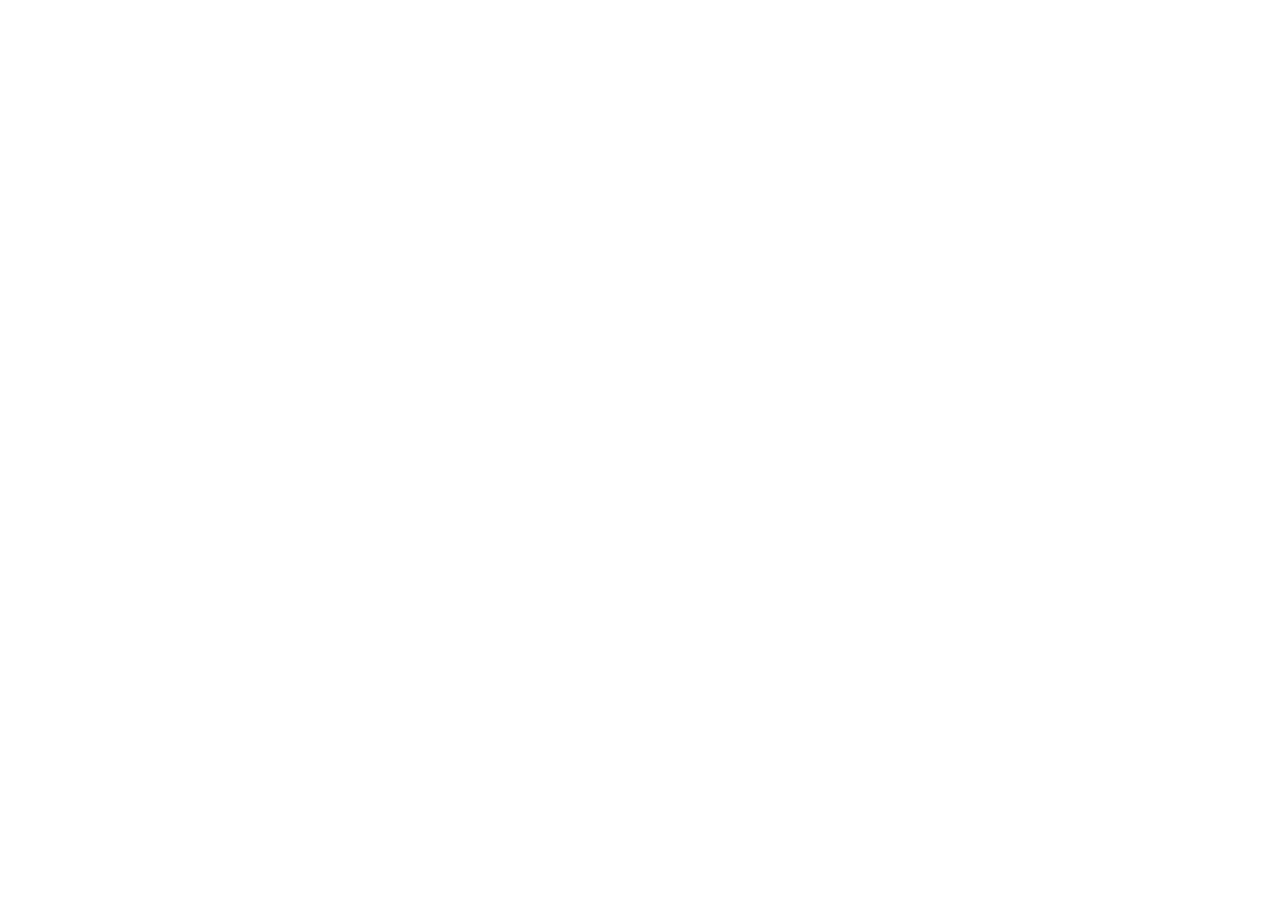
==== index.html @ da7c4465 "Add favicon and update script and stylesheet links" ====
<!doctype html>
<html lang="en">
  <head>
    <meta charset="UTF-8" />
    <meta name="viewport" content="width=device-width, initial-scale=1.0" />
    <meta name="robots" content="noindex, nofollow" />
    <title>BetaCipher - bank statements, organised for your investigation</title>
    <meta name="description" content="Live preview: BetaCipher organises seized bank statements for investigation teams. Screens from the current build on sample data." />
    <link rel="icon" type="image/png" href="[data-uri]" />
    <script src="./img1.js"></script>
    <script src="./img2.js"></script>
    <script src="./img3.js"></script>
    <script src="./img4.js"></script>
    <script src="./img5.js"></script>
    <script src="./img6.js"></script>
    <script src="./img7.js"></script>
    <script src="./img8.js"></script>
    <script src="./img9.js"></script>
    <script src="./img10.js"></script>
    <script type="module" crossorigin src="./index.js"></script>
    <link rel="stylesheet" crossorigin href="./index.css">
  </head>
  <body>
    <div id="root"></div>
  </body>
</html>
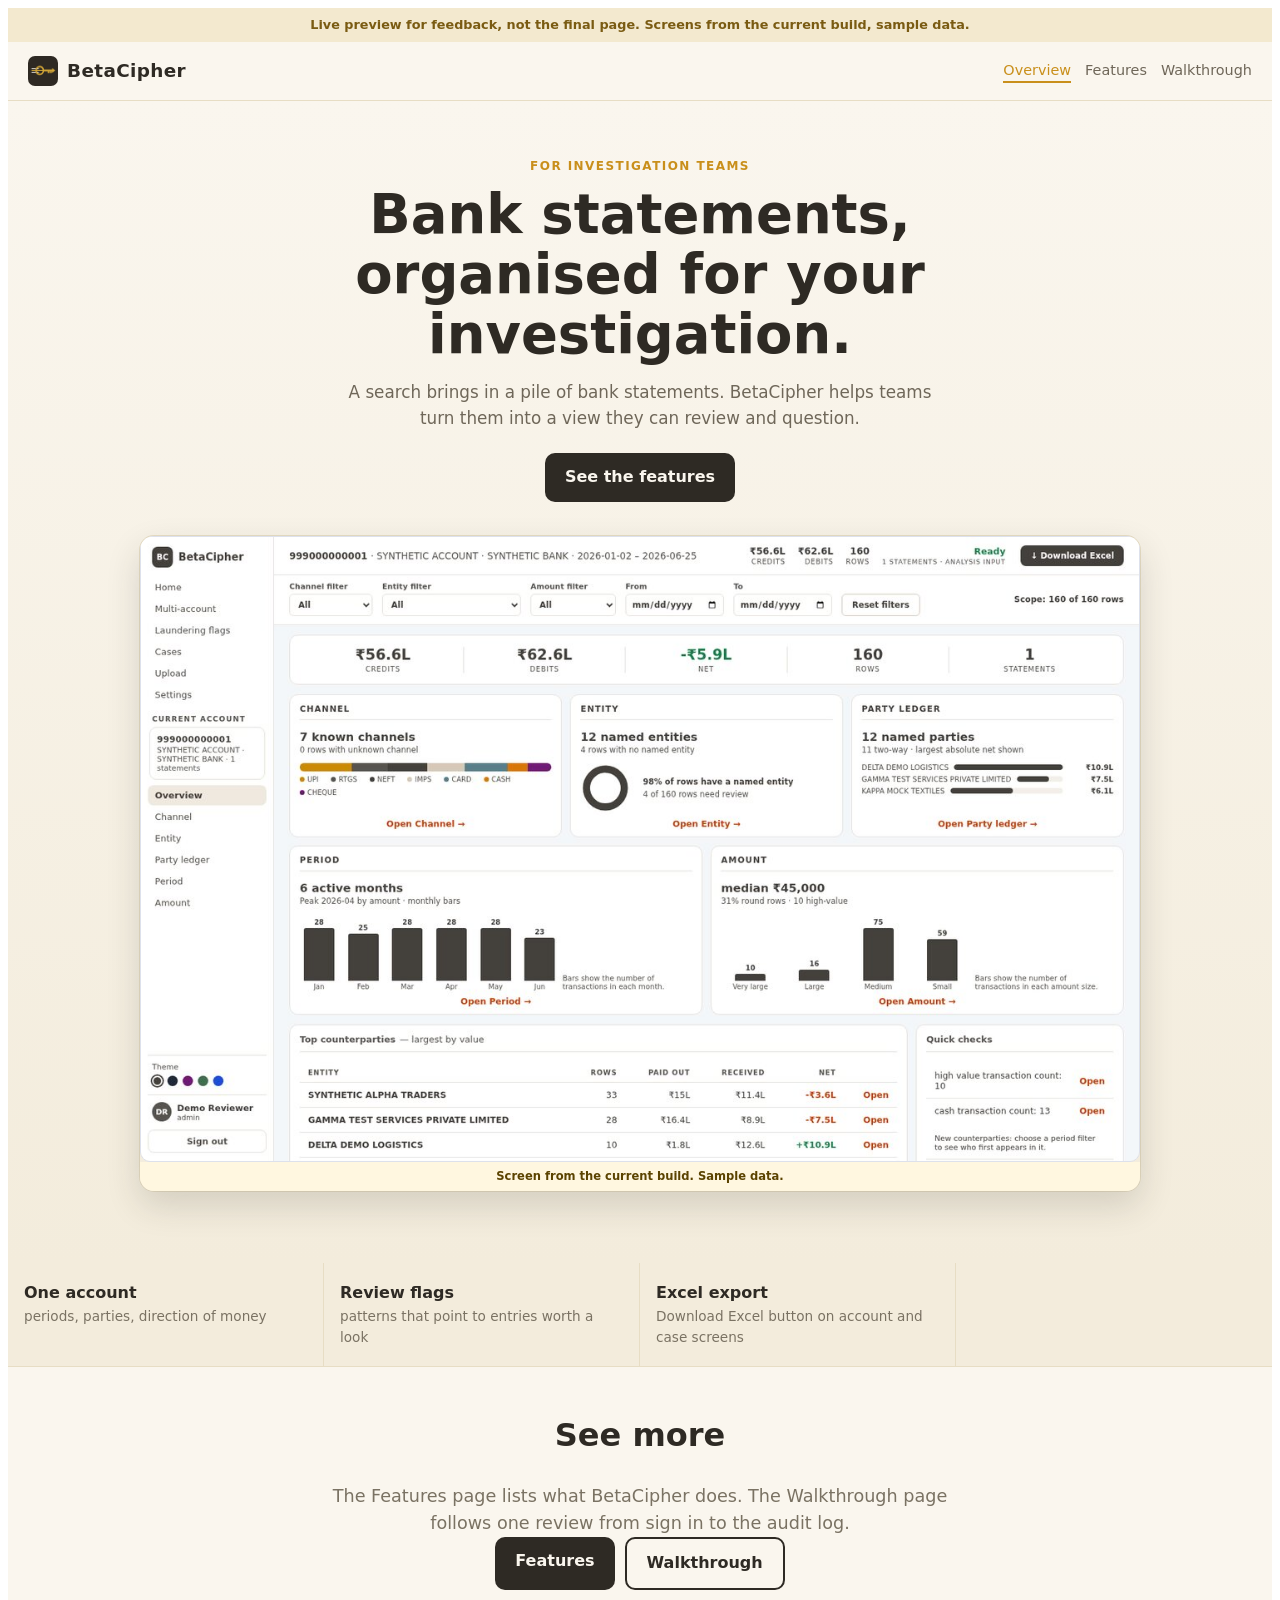
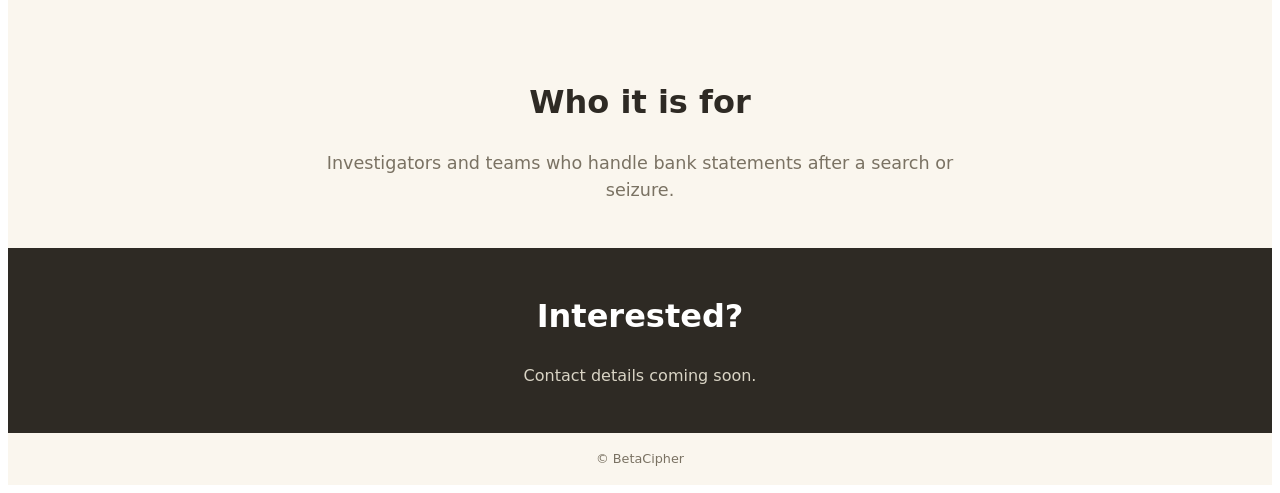
==== commit 9b45e3e0: "Update favicon links in index.html" ====
--- a/index.html
+++ b/index.html
@@ -6,7 +6,7 @@
     <meta name="robots" content="noindex, nofollow" />
     <title>BetaCipher - bank statements, organised for your investigation</title>
     <meta name="description" content="Live preview: BetaCipher organises seized bank statements for investigation teams. Screens from the current build on sample data." />
-    <link rel="icon" type="image/png" href="[data-uri]" />
+    <link rel="icon" type="image/png" href="[data-uri]" />
     <script src="./img1.js"></script>
     <script src="./img2.js"></script>
     <script src="./img3.js"></script>
--- a/index.css
+++ b/index.css
@@ -0,0 +1 @@
+.bc-site{--navy:#0b1530;--navy2:#14213d;--gold:#d4a537;--ink:#14213d;--mut:#5b6785;font-family:system-ui,-apple-system,Segoe UI,sans-serif;color:var(--ink);background:#fff;line-height:1.55}.bc-site *{box-sizing:border-box}.bc-site img{max-width:100%;display:block}.bc-preview{background:#fff7e0;color:#5b4300;text-align:center;font-weight:600;font-size:.8rem;padding:7px 12px}.bc-nav{display:flex;align-items:center;justify-content:space-between;padding:14px 20px;background:var(--navy);color:#fff}.bc-brand{font-weight:800;letter-spacing:.02em;font-size:1.15rem}.bc-nav nav{display:flex;gap:16px;font-size:.9rem}.bc-nav a{color:#cfd6ea;text-decoration:none}.bc-hero{background:linear-gradient(180deg,var(--navy) 0%,#13224a 100%);color:#fff;padding:36px 20px 56px}.bc-hero-copy{max-width:760px;margin:0 auto;text-align:center}.bc-eyebrow{color:var(--gold);font-weight:700;text-transform:uppercase;letter-spacing:.12em;font-size:.75rem;margin:0 0 10px}.bc-hero h1{font-size:clamp(1.9rem,6vw,3.4rem);line-height:1.1;margin:0 0 14px}.bc-lead{color:#cfd6ea;font-size:1.05rem;margin:0 auto 22px;max-width:620px}.bc-cta{display:flex;gap:10px;justify-content:center;flex-wrap:wrap}.bc-btn{display:inline-block;background:var(--gold);color:var(--navy);font-weight:700;padding:12px 20px;border-radius:10px;text-decoration:none;min-height:44px}.bc-btn.ghost{background:transparent;color:#fff;border:1px solid #5d6c96}.bc-frame{max-width:1000px;margin:34px auto 0;background:#fff;border-radius:14px;overflow:hidden;box-shadow:0 30px 80px #00000073,0 0 0 1px #d4a53759}.bc-frame-bar{display:flex;align-items:center;gap:6px;background:#eef0f5;padding:8px 12px;font-size:.7rem;color:var(--mut)}.bc-frame-bar i{width:9px;height:9px;border-radius:50%;background:#c4c9d6;display:inline-block}.bc-frame-bar span{margin-left:8px}.bc-band{display:grid;grid-template-columns:repeat(2,1fr);background:#f5f6fa;border-bottom:1px solid #e5e8f0}.bc-band div{padding:18px 16px;display:flex;flex-direction:column;border-right:1px solid #e5e8f0}.bc-band strong{font-size:1rem}.bc-band span{color:var(--mut);font-size:.85rem}.bc-main{max-width:1040px;margin:0 auto;padding:44px 20px 20px}.bc-h2{font-size:clamp(1.4rem,4vw,2rem);margin:0 0 22px;text-align:center}.bc-h2.light{color:#fff}.bc-step{display:grid;gap:16px;margin:0 0 44px;align-items:center}.bc-num{display:inline-grid;place-items:center;width:30px;height:30px;border-radius:50%;background:var(--navy);color:var(--gold);font-weight:800;margin-bottom:8px}.bc-step h3{margin:0 0 6px;font-size:1.25rem}.bc-step p{margin:0;color:var(--mut)}.bc-visual{min-width:0}.bc-visual .bc-art{border-radius:12px;box-shadow:0 10px 30px #0b153040}.bc-shotwrap{overflow-x:auto;-webkit-overflow-scrolling:touch;border-radius:12px;border:1px solid #dde1ec;box-shadow:0 10px 30px #0b15301f;background:#fff}.bc-zoom{display:block;width:100%;padding:0;border:0;background:none;cursor:zoom-in}.bc-shotwrap.open .bc-zoom{width:900px;cursor:zoom-out}.bc-shotwrap.open .bc-zoom img{width:900px;max-width:none}.bc-hint{display:block;font-size:.75rem;color:var(--mut);padding:6px 4px 0}.bc-shotwrap+.bc-hint{padding-top:8px}.bc-film{background:var(--navy);padding:44px 20px;text-align:center}.bc-video{width:100%;max-width:860px;border-radius:12px;background:#000;margin:0 auto;display:block}.bc-note.light{color:#9fb0d8;font-size:.85rem;margin-top:10px}.bc-who{max-width:700px;margin:0 auto;padding:44px 20px;text-align:center}.bc-who p{color:var(--mut);font-size:1.1rem;margin:0}.bc-contact{background:linear-gradient(180deg,#13224a,var(--navy));color:#fff;text-align:center;padding:44px 20px}.bc-contact p{margin:0;color:#cfd6ea}.bc-footer{text-align:center;padding:16px;font-size:.8rem;color:var(--mut)}@media (min-width:760px){.bc-band{grid-template-columns:repeat(4,1fr)}.bc-step{grid-template-columns:1fr 1.6fr;gap:36px}.bc-step.flip{grid-template-columns:1.6fr 1fr}.bc-step.flip .bc-text{order:2}.bc-hero{padding:56px 24px 72px}}.bc-nav{gap:12px}.bc-brand{white-space:nowrap}.bc-nav nav a{white-space:nowrap}@media (max-width:359px){.bc-nav{padding:12px 14px}.bc-nav nav{gap:10px;font-size:.8rem}}.rv-tag{display:inline-block;margin-top:8px;background:#fde9c4;color:#7a4e00;border:1px solid #f0c777;border-radius:99px;font-size:.7rem;font-weight:700;padding:2px 10px}.rv-more{background:#f5f6fa;padding:44px 20px}.rv-grid{max-width:1040px;margin:0 auto;display:grid;gap:12px;grid-template-columns:1fr}.rv-item{background:#fff;border:1px solid #e1e5ee;border-radius:12px;padding:14px 16px;display:flex;flex-direction:column;gap:4px;align-items:flex-start}.rv-item strong{font-size:1rem}.rv-item span{color:var(--mut);font-size:.92rem}.rv-notes{max-width:900px;margin:0 auto;padding:36px 20px;border-top:3px dashed #e0a63a;background:#fffaf0}.rv-notes h2{font-size:1.2rem;margin:0 0 10px}.rv-notes p{margin:8px 0}.rv-small{color:var(--mut);font-size:.88rem}.rv-t{width:100%;border-collapse:collapse;font-size:.88rem;margin:10px 0}.rv-t th,.rv-t td{text-align:left;padding:8px 10px;border-bottom:1px solid #eadfc8;vertical-align:top}.rv-t th{font-size:.72rem;text-transform:uppercase;color:#7a6a45}.mk{background:#fff;border-radius:14px;overflow:hidden;border:1px solid #dde1ec;box-shadow:0 10px 30px #0b15301f}.mk-bar{display:flex;align-items:center;gap:6px;background:#eef0f5;padding:8px 12px;font-size:.7rem;color:var(--mut)}.mk-bar i{width:9px;height:9px;border-radius:50%;background:#c4c9d6;display:inline-block}.mk-bar span{margin-left:8px}.mk-body{padding:16px}.mk-body h4{margin:0 0 12px;font-size:1.15rem}.mk-body h5{margin:14px 0 8px;font-size:.78rem;text-transform:uppercase;letter-spacing:.06em;color:var(--mut)}.mk-kpis{display:flex;gap:10px;flex-wrap:wrap;margin:0 0 6px}.mk-kpis div{flex:1;min-width:90px;background:#f5f6fa;border-radius:10px;padding:10px 12px;display:flex;flex-direction:column}.mk-kpis b{font-size:1.2rem}.mk-kpis span{font-size:.75rem;color:var(--mut)}.mk-holder{border:1px solid #e1e5ee;border-left:4px solid var(--gold);border-radius:10px;margin:10px 0;padding:10px 12px}.mk-hname{font-weight:700;display:flex;justify-content:space-between;gap:8px;flex-wrap:wrap;margin-bottom:6px}.mk-hname span{font-weight:400;color:var(--mut);font-size:.8rem}.mk-acc{display:flex;justify-content:space-between;gap:8px;font-size:.88rem;padding:6px 0;border-top:1px solid #eef0f5}.mk-acc em{font-style:normal;color:var(--mut)}.mk-flow{display:flex;align-items:center;gap:6px;flex-wrap:wrap}.mk-node{background:var(--navy);color:#fff;border-radius:8px;padding:8px 10px;font-size:.82rem;font-weight:700}.mk-arr{color:#b8620a;font-weight:700;font-size:.82rem}.mk-t{width:100%;border-collapse:collapse;font-size:.8rem}.mk-t th{text-align:left;font-size:.68rem;text-transform:uppercase;color:var(--mut);padding:6px;border-bottom:1px solid #e1e5ee}.mk-t td{padding:7px 6px;border-bottom:1px solid #eef0f5}.mk-t u{text-decoration:none;background:#fdf1d6;color:#7a4e00;border-radius:99px;padding:1px 8px;font-size:.72rem;font-weight:700}.mk-pair{display:grid;grid-template-columns:1fr 1fr;gap:10px}.mk-side{background:#eef6f3;border-radius:10px;padding:14px;display:flex;flex-direction:column;gap:2px}.mk-side.b{background:#fdf4e1}.mk-side span{font-size:.78rem;color:var(--mut)}.mk-side b{font-size:1.4rem}.mk-side em{font-style:normal;font-size:.8rem;color:var(--mut)}.mk-note{font-size:.82rem;color:var(--mut);margin:10px 0 0}.mk-tabs{display:flex;gap:6px;margin:0 0 8px;flex-wrap:wrap}.mk-tabs b,.mk-tabs span{padding:6px 12px;border-radius:99px;font-size:.82rem;border:1px solid #e1e5ee}.mk-tabs b{background:var(--navy);color:#fff;border-color:var(--navy)}.mk-tabs.sm b,.mk-tabs.sm span{padding:3px 10px;font-size:.74rem}.mk-flag{display:flex;gap:10px;align-items:flex-start;border:1px solid #e1e5ee;border-radius:10px;padding:10px 12px;margin:8px 0;font-size:.88rem}.mk-flag em{display:block;font-style:normal;color:var(--mut);font-size:.78rem;margin-top:2px}.mk-flag.open{border-color:var(--gold);background:#fffaf0}.mk-chip{background:#e5ecff;color:#26418f;border-radius:6px;padding:2px 8px;font-size:.7rem;font-weight:700;white-space:nowrap}.mk-chip.s{background:#fde9c4;color:#7a4e00}.mk-cap{background:#fff7e0;color:#5b4300;font-size:.72rem;font-weight:600;padding:6px 12px;text-align:center}@media (min-width:760px){.rv-grid{grid-template-columns:1fr 1fr}}.bc-main .bc-h2{grid-column:1/-1;width:100%;text-align:center}.bc-frame-mock{background:transparent;border:0}.mk-chart{display:flex;gap:10px;align-items:flex-end;height:120px;padding:8px 4px 0}.mk-col{flex:1;text-align:center;font-size:.7rem;color:#5a6480}.mk-pair2{display:flex;gap:3px;align-items:flex-end;justify-content:center;height:100px}.mk-pair2 u{width:40%;background:#45403a;border-radius:2px 2px 0 0;display:block}.mk-pair2 s{width:40%;background:#d6c8b6;border-radius:2px 2px 0 0;display:block}.mk-ent{display:flex;align-items:center;gap:12px;margin:10px 0}.mk-ent>div:first-child{display:flex;flex-direction:column;gap:6px;flex:1}.mk-ent>div:first-child span{padding:8px 10px;border:1px solid #dde1ec;border-radius:8px;font-size:.85rem;background:#f4f6fb}.mk-ent .g{flex:1;padding:12px;border:2px solid #d6a93b;border-radius:10px;background:#fff9e8}.mk-ent .g small{display:block;color:#7a6320;margin-top:4px}.mk-ent em{font-style:normal;font-size:1.4rem;color:#d6a93b}.bc-hero .mk,.mk .mk-kpis b,.mk h4,.mk h5{color:#14213d}.gal{max-width:1100px;margin:0 auto;padding:50px 20px}.gal-sub{text-align:center;color:#5a6480;margin:-10px 0 26px}.gal-grid{display:grid;grid-template-columns:repeat(auto-fit,minmax(300px,1fr));gap:26px}.gal-card{margin:0;display:flex;flex-direction:column;gap:12px}.gal-vis{flex:1}.gal-card figcaption{display:grid;grid-template-columns:auto 1fr;column-gap:10px;align-items:center}.gal-card figcaption .bc-num{grid-row:span 2}.gal-card figcaption span:last-child{color:#5a6480;font-size:.9rem}.mk-login{max-width:260px;margin:10px auto;display:flex;flex-direction:column;gap:10px;text-align:center}.mk-login label{display:flex;flex-direction:column;text-align:left;font-size:.75rem;color:#5a6480;gap:4px}.mk-login label span{border:1px solid #cfd5e3;border-radius:8px;padding:9px;color:#14213d;font-size:.9rem}.mk-btn{background:#14213d;color:#fff!important;border-radius:8px;padding:10px;text-align:center;font-weight:600}.mk-btn.dl{background:#1f7a4d;margin-bottom:10px}.mk-drop{border:2px dashed #cfd5e3;border-radius:10px;padding:18px;text-align:center;color:#5a6480;margin-bottom:8px}.bc-nav nav a.on{color:#d6a93b;border-bottom:2px solid #d6a93b}.bc-btn.alt{background:transparent;border:2px solid #14213d;color:#14213d}.gal-grid{grid-template-columns:repeat(3,1fr);gap:22px}@media (max-width:900px){.gal-grid{grid-template-columns:repeat(2,1fr)}}@media (max-width:560px){.gal-grid{grid-template-columns:1fr;gap:14px}}button.gal-card{all:unset;box-sizing:border-box;cursor:pointer;display:flex;flex-direction:column;border:1px solid #dde1ec;border-radius:14px;background:#fff;overflow:hidden;box-shadow:0 6px 18px #0b153014;height:100%}button.gal-card:focus-visible{outline:3px solid #d6a93b}.gal-thumb{height:210px;overflow:hidden;background:#f4f6fb;position:relative;pointer-events:none}.gal-inner{width:166%;transform:scale(.6);transform-origin:top left}.gal-cap{display:grid;grid-template-columns:auto 1fr;column-gap:10px;align-items:center;padding:12px 14px;min-height:84px}.gal-cap .bc-num{grid-row:span 2;margin:0}.gal-cap span:last-child{color:#5a6480;font-size:.85rem}.gal-modal{position:fixed;top:0;right:0;bottom:0;left:0;background:#0b1530b3;z-index:50;display:flex;align-items:flex-start;justify-content:center;overflow:auto;padding:20px}.gal-box{background:#fff;border-radius:16px;max-width:760px;width:100%;padding:18px}.gal-bar{display:flex;justify-content:space-between;align-items:center;margin-bottom:12px;color:#5a6480;font-size:.85rem}.gal-bar button,.gal-nav button{all:unset;cursor:pointer;background:#14213d;color:#fff;border-radius:8px;padding:8px 16px;font-weight:600}.gal-nav button:disabled{opacity:.35;cursor:default}.gal-nav{display:flex;justify-content:space-between;margin-top:14px}.gal-box h3{margin:16px 0 6px}.gal-box p{margin:0;color:#3d4766;line-height:1.5}.bc-nav{flex-wrap:wrap;row-gap:6px}.bc-nav nav{display:flex;flex-wrap:wrap;gap:4px 14px}.gal-big{overflow-x:auto}@media (max-width:480px){.bc-nav nav{font-size:.85rem;gap:4px 10px}}.gal-thumb{height:auto!important;aspect-ratio:4/3;display:block}.gal-inner{position:absolute;top:0;width:560px!important;transform-origin:top left}.gal-big .mk-t{table-layout:fixed;width:100%}.gal-big .mk-t th,.gal-big .mk-t td{word-break:break-word;overflow-wrap:anywhere}@media (max-width:480px){.gal-box{padding:12px}.gal-modal{padding:10px}.gal-big .mk-t{font-size:.68rem}.gal-big .mk-t th{font-size:.58rem;letter-spacing:0;padding:5px 3px}.gal-big .mk-t td{padding:5px 3px}.gal-big .mk-body{padding:10px}}.gal-grid{grid-auto-rows:1fr}.rs{margin:0}.rs img{display:block;width:100%;height:auto;border:1px solid #dde1ec;border-radius:10px}.rs figcaption{background:#fff7e0;color:#5b4300;font-size:.72rem;font-weight:600;padding:6px 12px;text-align:center;border-radius:0 0 10px 10px}.gal-thumb{background:#f4f6fb}.gal-thumb img{width:100%;height:100%;object-fit:cover;object-position:top left;display:block}.gal-box{max-width:1000px!important}.gal-big img{display:block;width:100%;height:auto;border:1px solid #dde1ec}.gal-hint{display:none;font-size:.75rem;color:#5a6480;margin:6px 0 0}@media (max-width:700px){.gal-big{overflow-x:auto;-webkit-overflow-scrolling:touch}.gal-big img{width:900px;max-width:none}.gal-big .mk-cap{position:sticky;left:0;width:calc(100vw - 60px);max-width:100%;box-sizing:border-box}.gal-hint{display:block}}.gal-thumb{aspect-ratio:16/10!important;height:auto!important;display:flex!important;align-items:center;justify-content:center;background:#eef1f7}.gal-thumb img{width:100%;height:100%;object-fit:contain!important;object-position:center!important}.bc-site{--navy:#2e2a24;--navy2:#2e2a24;--gold:#c98f1b;--ink:#2e2a24;--mut:#7a7263;background:#faf6ee}.bc-preview{background:#f3e9cf;color:#7a5b12}.bc-brand{display:flex;align-items:center;gap:9px}.bc-logo{width:30px;height:30px;border-radius:7px}.bc-nav{background:#faf6ee;color:#2e2a24;border-bottom:1px solid #e7ddc4}.bc-nav a{color:#6f6759}.bc-nav nav a.on{color:#c98f1b;border-bottom-color:#c98f1b}.bc-hero{background:linear-gradient(180deg,#faf6ee,#f3ecdc);color:#2e2a24}.bc-lead{color:#6f6759}.bc-eyebrow{color:#c98f1b}.bc-btn{background:#2e2a24;color:#faf6ee}.bc-btn.ghost{background:transparent;color:#2e2a24;border-color:#2e2a24}.bc-btn.alt{background:transparent;border-color:#2e2a24;color:#2e2a24}.bc-frame{box-shadow:0 14px 34px #2e2a2429,0 0 0 1px #e7ddc4}.bc-band{background:#f3ecdc;border-bottom-color:#e7ddc4}.bc-band div{border-right-color:#e7ddc4}.bc-film{background:#2e2a24}.bc-contact{background:#2e2a24;color:#faf6ee}.bc-contact p{color:#d9d4c5}.bc-num{background:#2e2a24;color:#c98f1b}.mk-node{background:#2e2a24}.mk-tabs b{background:#2e2a24;border-color:#2e2a24}.gal-bar button,.gal-nav button,.mk-btn{background:#2e2a24}button.gal-card:focus-visible{outline-color:#c98f1b}
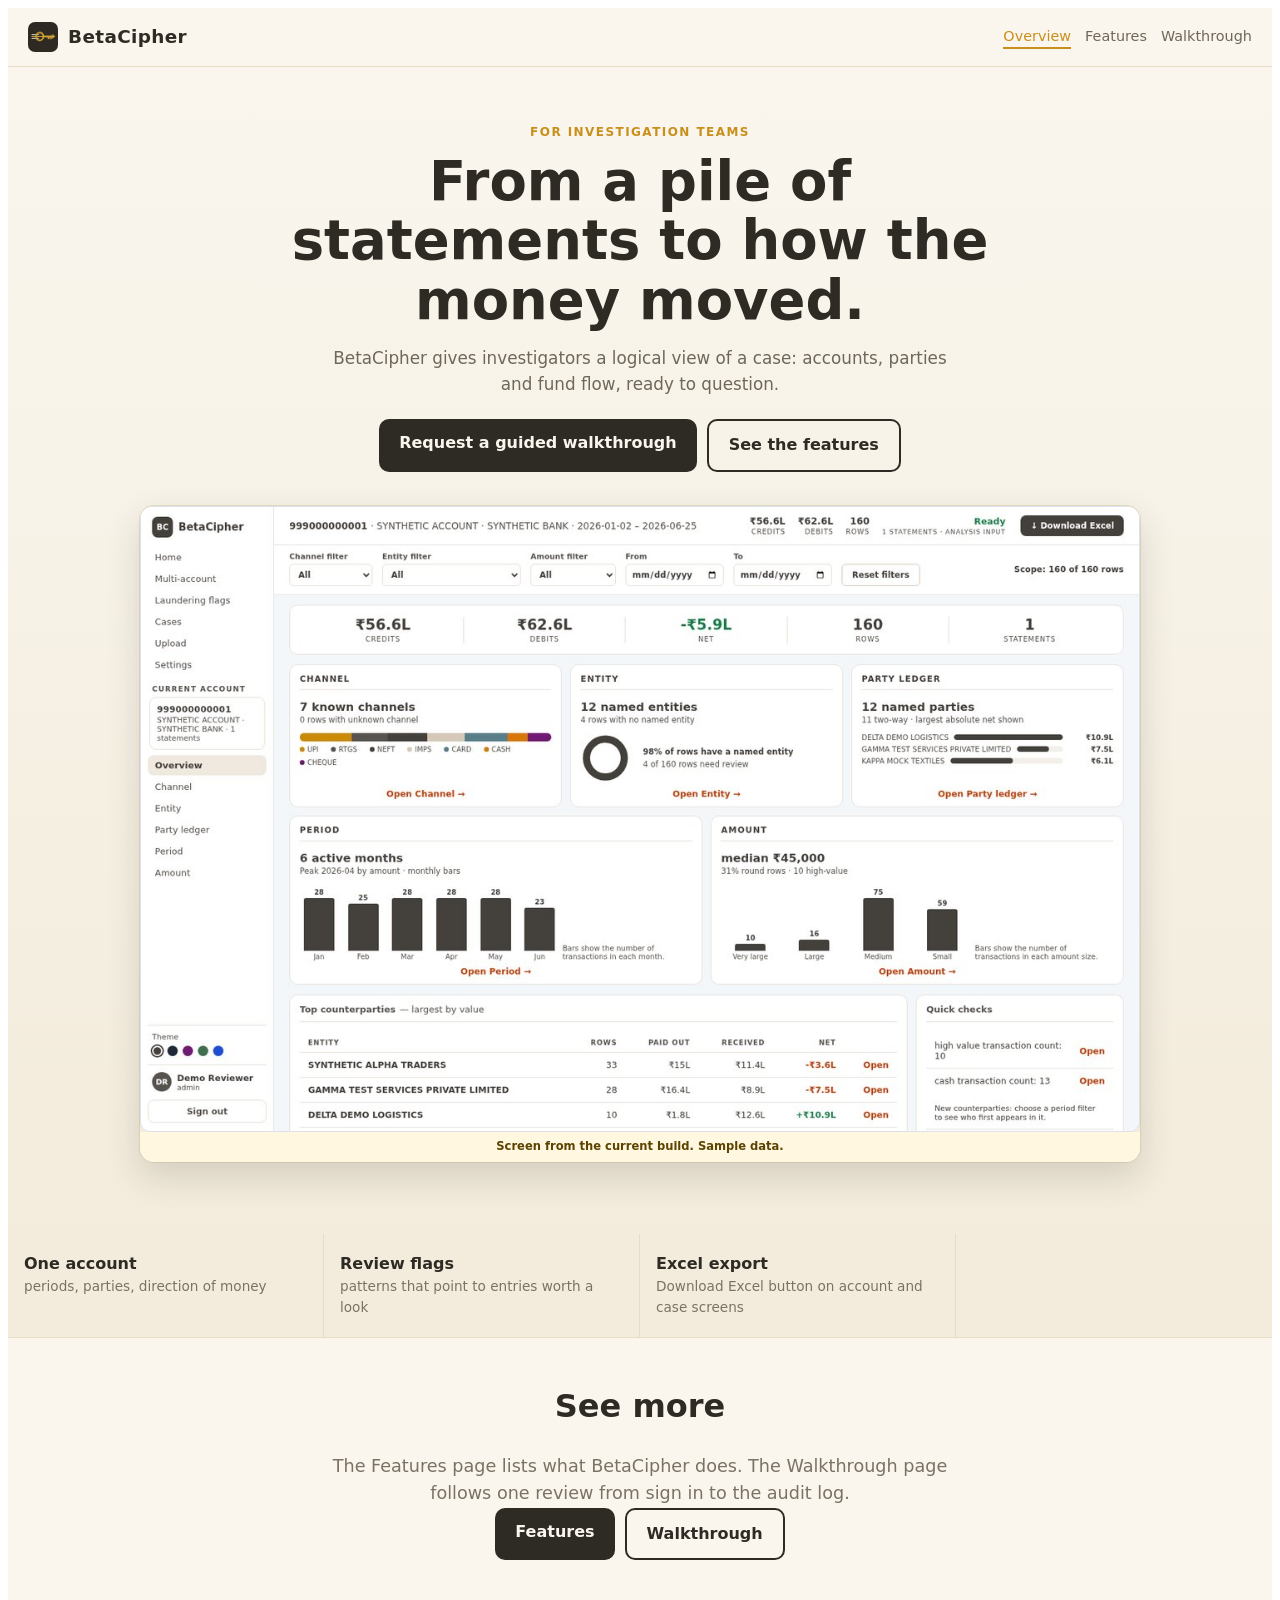
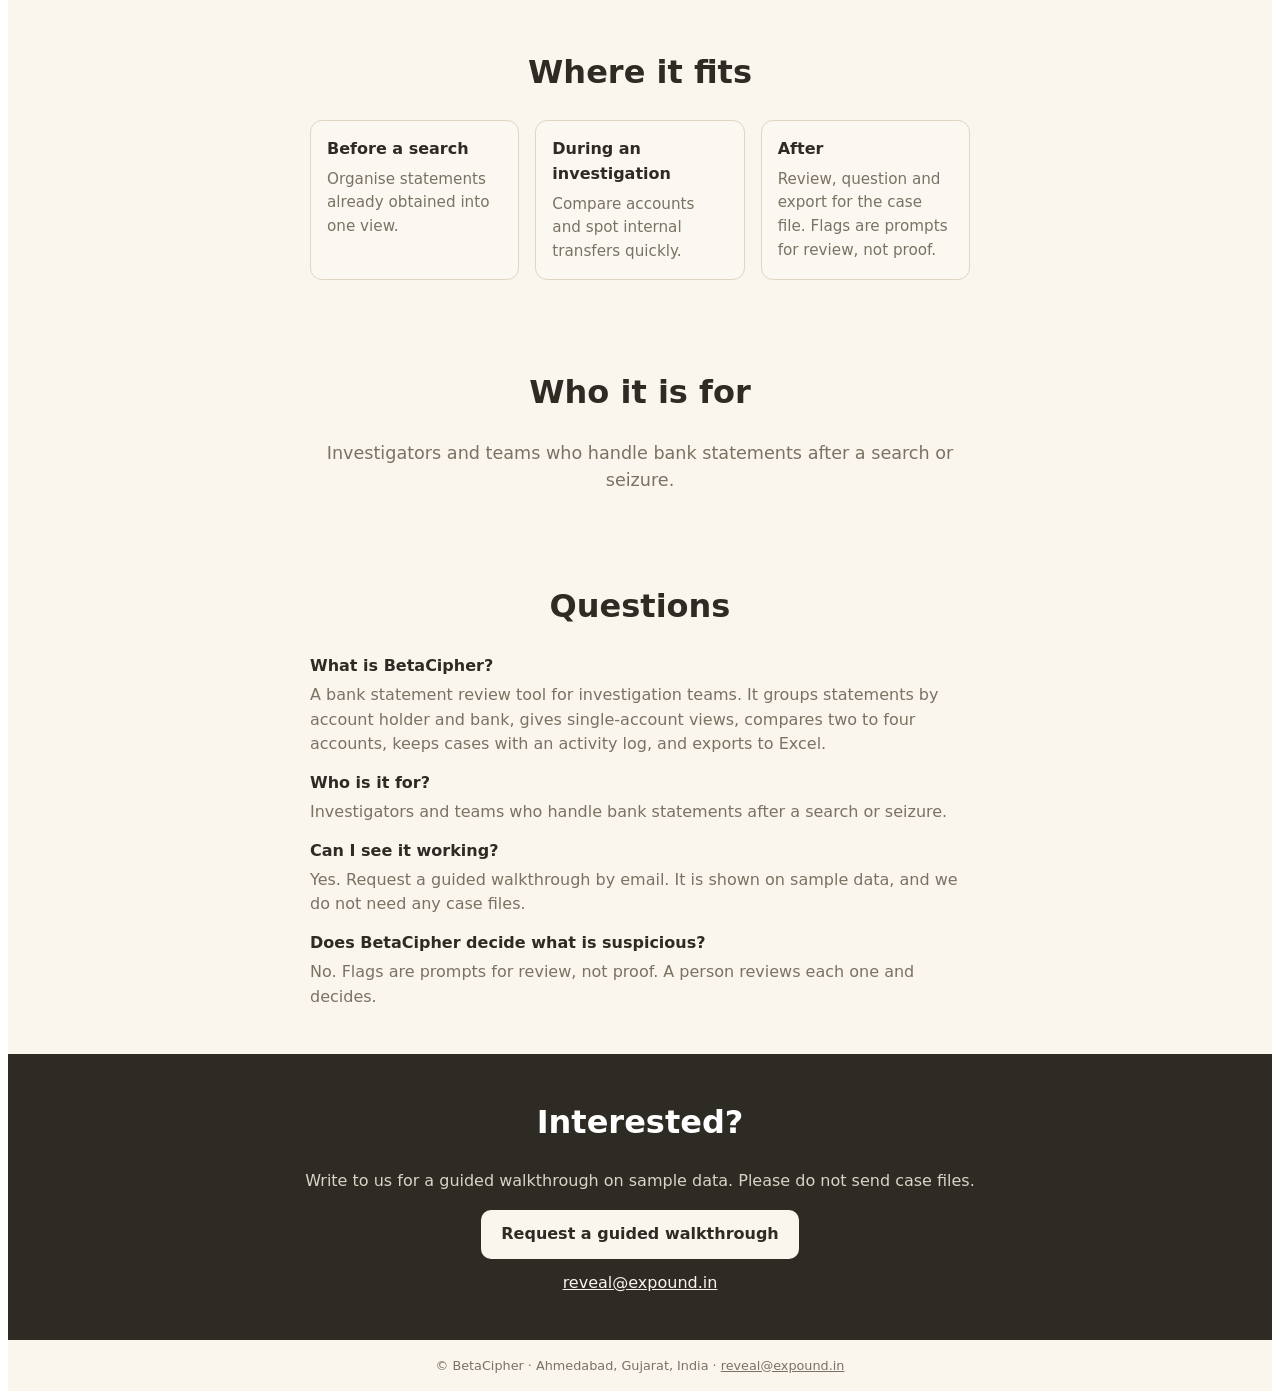
==== commit bcc2d2c6: "Revise HTML structure and metadata for BetaCipher Updated the HTML structure and metadata for BetaCi" ====
--- a/index.html
+++ b/index.html
@@ -1,26 +1,12 @@
 <!doctype html>
-<html lang="en">
-  <head>
-    <meta charset="UTF-8" />
-    <meta name="viewport" content="width=device-width, initial-scale=1.0" />
-    <meta name="robots" content="noindex, nofollow" />
-    <title>BetaCipher - bank statements, organised for your investigation</title>
-    <meta name="description" content="Live preview: BetaCipher organises seized bank statements for investigation teams. Screens from the current build on sample data." />
-    <link rel="icon" type="image/png" href="[data-uri]" />
-    <script src="./img1.js"></script>
-    <script src="./img2.js"></script>
-    <script src="./img3.js"></script>
-    <script src="./img4.js"></script>
-    <script src="./img5.js"></script>
-    <script src="./img6.js"></script>
-    <script src="./img7.js"></script>
-    <script src="./img8.js"></script>
-    <script src="./img9.js"></script>
-    <script src="./img10.js"></script>
-    <script type="module" crossorigin src="./index.js"></script>
-    <link rel="stylesheet" crossorigin href="./index.css">
-  </head>
-  <body>
-    <div id="root"></div>
-  </body>
-</html>
+<html lang="en"><head><meta charset="UTF-8"><meta name="viewport" content="width=device-width, initial-scale=1.0">
+<title>BetaCipher | Bank statement review for investigation teams</title>
+<meta name="description" content="BetaCipher gives investigators a logical view of a case: accounts, parties and fund flow from bank statements. Request a guided walkthrough on sample data.">
+<meta name="robots" content="index, follow, max-image-preview:large">
+<link rel="canonical" href="https://expound.in/">
+<link rel="icon" type="image/png" href="/img/78-logo-b534ef2d.png"><link rel="apple-touch-icon" href="/img/78-logo-b534ef2d.png">
+<meta property="og:type" content="website"><meta property="og:site_name" content="BetaCipher"><meta property="og:title" content="BetaCipher | Bank statement review for investigation teams"><meta property="og:description" content="BetaCipher gives investigators a logical view of a case: accounts, parties and fund flow from bank statements. Request a guided walkthrough on sample data."><meta property="og:url" content="https://expound.in/"><meta property="og:image" content="https://expound.in/img/68-og.png"><meta property="og:locale" content="en_IN">
+<meta name="twitter:card" content="summary_large_image"><meta name="twitter:title" content="BetaCipher | Bank statement review for investigation teams"><meta name="twitter:description" content="BetaCipher gives investigators a logical view of a case: accounts, parties and fund flow from bank statements. Request a guided walkthrough on sample data."><meta name="twitter:image" content="https://expound.in/img/68-og.png">
+<script>if(location.hash.indexOf("#/features")==0)location.replace("/features/");else if(location.hash.indexOf("#/walkthrough")==0)location.replace("/walkthrough/");</script><link rel="stylesheet" href="/index.css"><link rel="stylesheet" href="/site.css">
+<script type="application/ld+json">{"@context": "https://schema.org", "@graph": [{"@type": "WebSite", "@id": "https://expound.in/#site", "url": "https://expound.in/", "name": "BetaCipher", "inLanguage": "en"}, {"@type": "Organization", "@id": "https://expound.in/#org", "name": "BetaCipher", "url": "https://expound.in/", "logo": "https://expound.in/img/78-logo-b534ef2d.png", "email": "reveal@expound.in", "address": {"@type": "PostalAddress", "addressLocality": "Ahmedabad", "addressRegion": "Gujarat", "addressCountry": "IN"}}, {"@type": "SoftwareApplication", "name": "BetaCipher", "url": "https://expound.in/", "applicationCategory": "BusinessApplication", "description": "Bank statement review software for investigation teams: statements grouped by account holder and bank, single-account views, multi-account comparison, cases and Excel export.", "publisher": {"@id": "https://expound.in/#org"}}]}</script>
+</head><body><div id="root"><div class="bc-site"><header class="bc-nav"><a class="bc-brand" href="/" style="text-decoration:none;color:inherit"><img class="bc-logo" src="/img/78-logo-b534ef2d.png" width="128" height="128" alt="BetaCipher logo">BetaCipher</a><nav><a href="/" class="on" aria-current="page">Overview</a><a href="/features/">Features</a><a href="/walkthrough/">Walkthrough</a></nav></header><section class="bc-hero"><div class="bc-hero-copy"><p class="bc-eyebrow">For investigation teams</p><h1>From a pile of statements to how the money moved.</h1><p class="bc-lead">BetaCipher gives investigators a logical view of a case: accounts, parties and fund flow, ready to question.</p><div class="bc-cta"><a class="bc-btn" href="mailto:reveal@expound.in?subject=BetaCipher%20walkthrough">Request a guided walkthrough</a> <a class="bc-btn alt" href="/features/">See the features</a></div></div><div class="bc-frame bc-frame-mock"><figure class="rs"><img src="/img/52-account-overview-screen-863ba412.jpg" width="1200" height="750" alt="Account overview screen"><figcaption>Screen from the current build. Sample data.</figcaption></figure></div></section><section class="bc-band"><div><strong>One account</strong><span>periods, parties, direction of money</span></div><div><strong>Review flags</strong><span>patterns that point to entries worth a look</span></div><div><strong>Excel export</strong><span>Download Excel button on account and case screens</span></div></section><section class="bc-who"><h2 class="bc-h2">See more</h2><p>The Features page lists what BetaCipher does. The Walkthrough page follows one review from sign in to the audit log.</p><div class="bc-cta"><a class="bc-btn" href="/features/">Features</a> <a class="bc-btn alt" href="/walkthrough/">Walkthrough</a></div></section><section class="bc-who fit"><h2 class="bc-h2">Where it fits</h2><div class="fit-grid"><div><strong>Before a search</strong><p>Organise statements already obtained into one view.</p></div><div><strong>During an investigation</strong><p>Compare accounts and spot internal transfers quickly.</p></div><div><strong>After</strong><p>Review, question and export for the case file. Flags are prompts for review, not proof.</p></div></div></section><section class="bc-who"><h2 class="bc-h2">Who it is for</h2><p>Investigators and teams who handle bank statements after a search or seizure.</p></section><section class="bc-who faq"><h2 class="bc-h2">Questions</h2><dl><dt>What is BetaCipher?</dt><dd>A bank statement review tool for investigation teams. It groups statements by account holder and bank, gives single-account views, compares two to four accounts, keeps cases with an activity log, and exports to Excel.</dd><dt>Who is it for?</dt><dd>Investigators and teams who handle bank statements after a search or seizure.</dd><dt>Can I see it working?</dt><dd>Yes. Request a guided walkthrough by email. It is shown on sample data, and we do not need any case files.</dd><dt>Does BetaCipher decide what is suspicious?</dt><dd>No. Flags are prompts for review, not proof. A person reviews each one and decides.</dd></dl></section><section class="bc-contact" id="contact"><h2 class="bc-h2 light">Interested?</h2><p>Write to us for a guided walkthrough on sample data. Please do not send case files.</p><p style="margin-top:16px"><a class="bc-btn" href="mailto:reveal@expound.in?subject=BetaCipher%20walkthrough">Request a guided walkthrough</a></p><p style="margin-top:12px"><a href="mailto:reveal@expound.in" style="color:#faf6ee">reveal@expound.in</a></p></section><footer class="bc-footer">© BetaCipher &middot; Ahmedabad, Gujarat, India &middot; <a href="mailto:reveal@expound.in">reveal@expound.in</a></footer></div></div></body></html>
--- a/site.css
+++ b/site.css
@@ -0,0 +1,16 @@
+
+a.bc-brand{display:flex;align-items:center;gap:10px;font-weight:700}
+.fit-grid{display:grid;grid-template-columns:repeat(3,1fr);gap:16px;margin-top:14px;text-align:left}
+.fit-grid>div{border:1px solid #e0d6bf;border-radius:12px;padding:16px;background:#fbf8f2}
+.fit-grid p{font-size:.95rem;margin-top:6px}
+.faq dl{text-align:left;margin:14px 0 0}.faq dt{font-weight:700;margin-top:14px}.faq dd{margin:4px 0 0;color:var(--mut);line-height:1.55}
+a.gal-card{all:unset;box-sizing:border-box;cursor:pointer;display:flex;flex-direction:column;border:1px solid #dde1ec;border-radius:14px;background:#fff;overflow:hidden;box-shadow:0 6px 18px #0b153014;height:100%}
+a.gal-card:focus-visible{outline:3px solid #c98f1b}
+.gal-thumb{pointer-events:auto}
+.lbx{display:none}.lbx:target{display:flex}
+.lbx-x,.gal-nav a{cursor:pointer;background:#2e2a24;color:#fff;border-radius:8px;padding:8px 16px;font-weight:600;text-decoration:none}
+.lbx .gal-big img{max-width:none}
+.bc-footer a{color:inherit}
+.bc-contact .bc-btn{background:#faf6ee;color:#2e2a24}
+.bc-lead a,.bc-who a:not(.bc-btn){color:inherit}
+@media(max-width:700px){.fit-grid{grid-template-columns:1fr}}
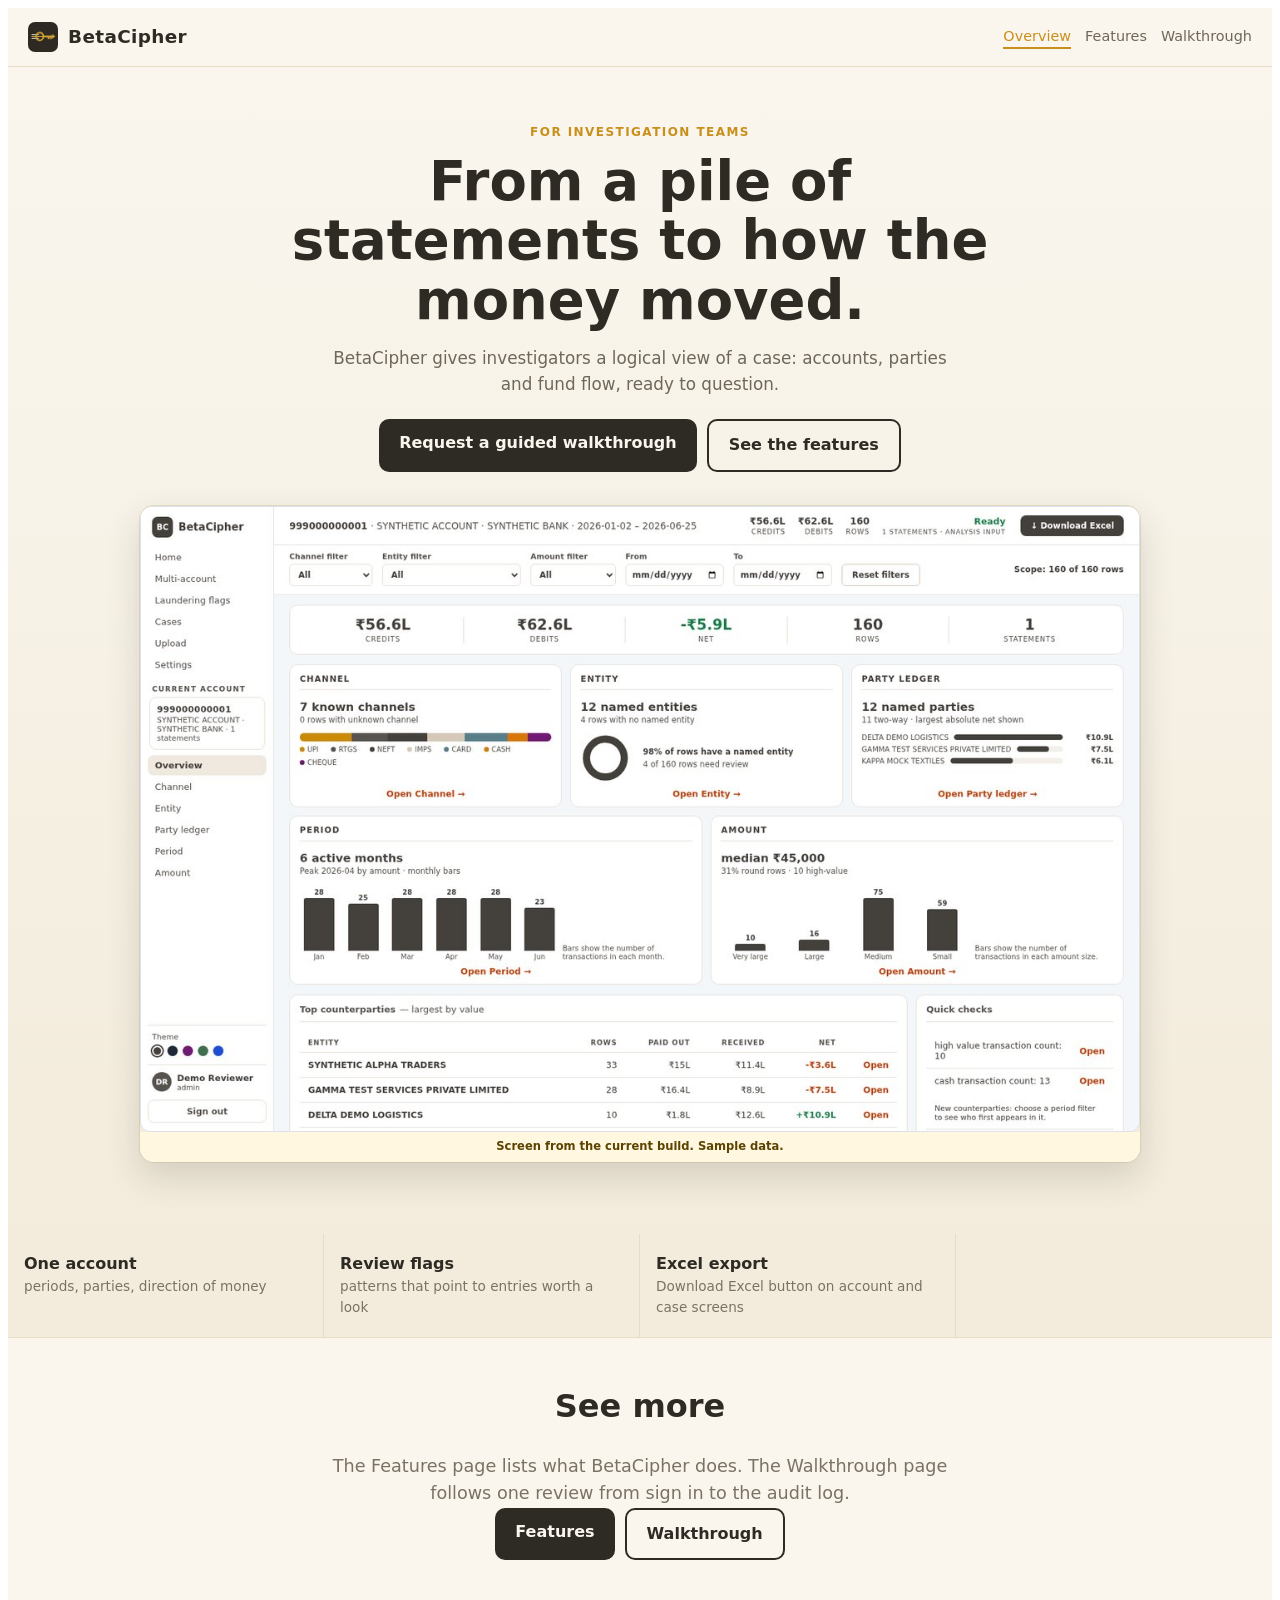
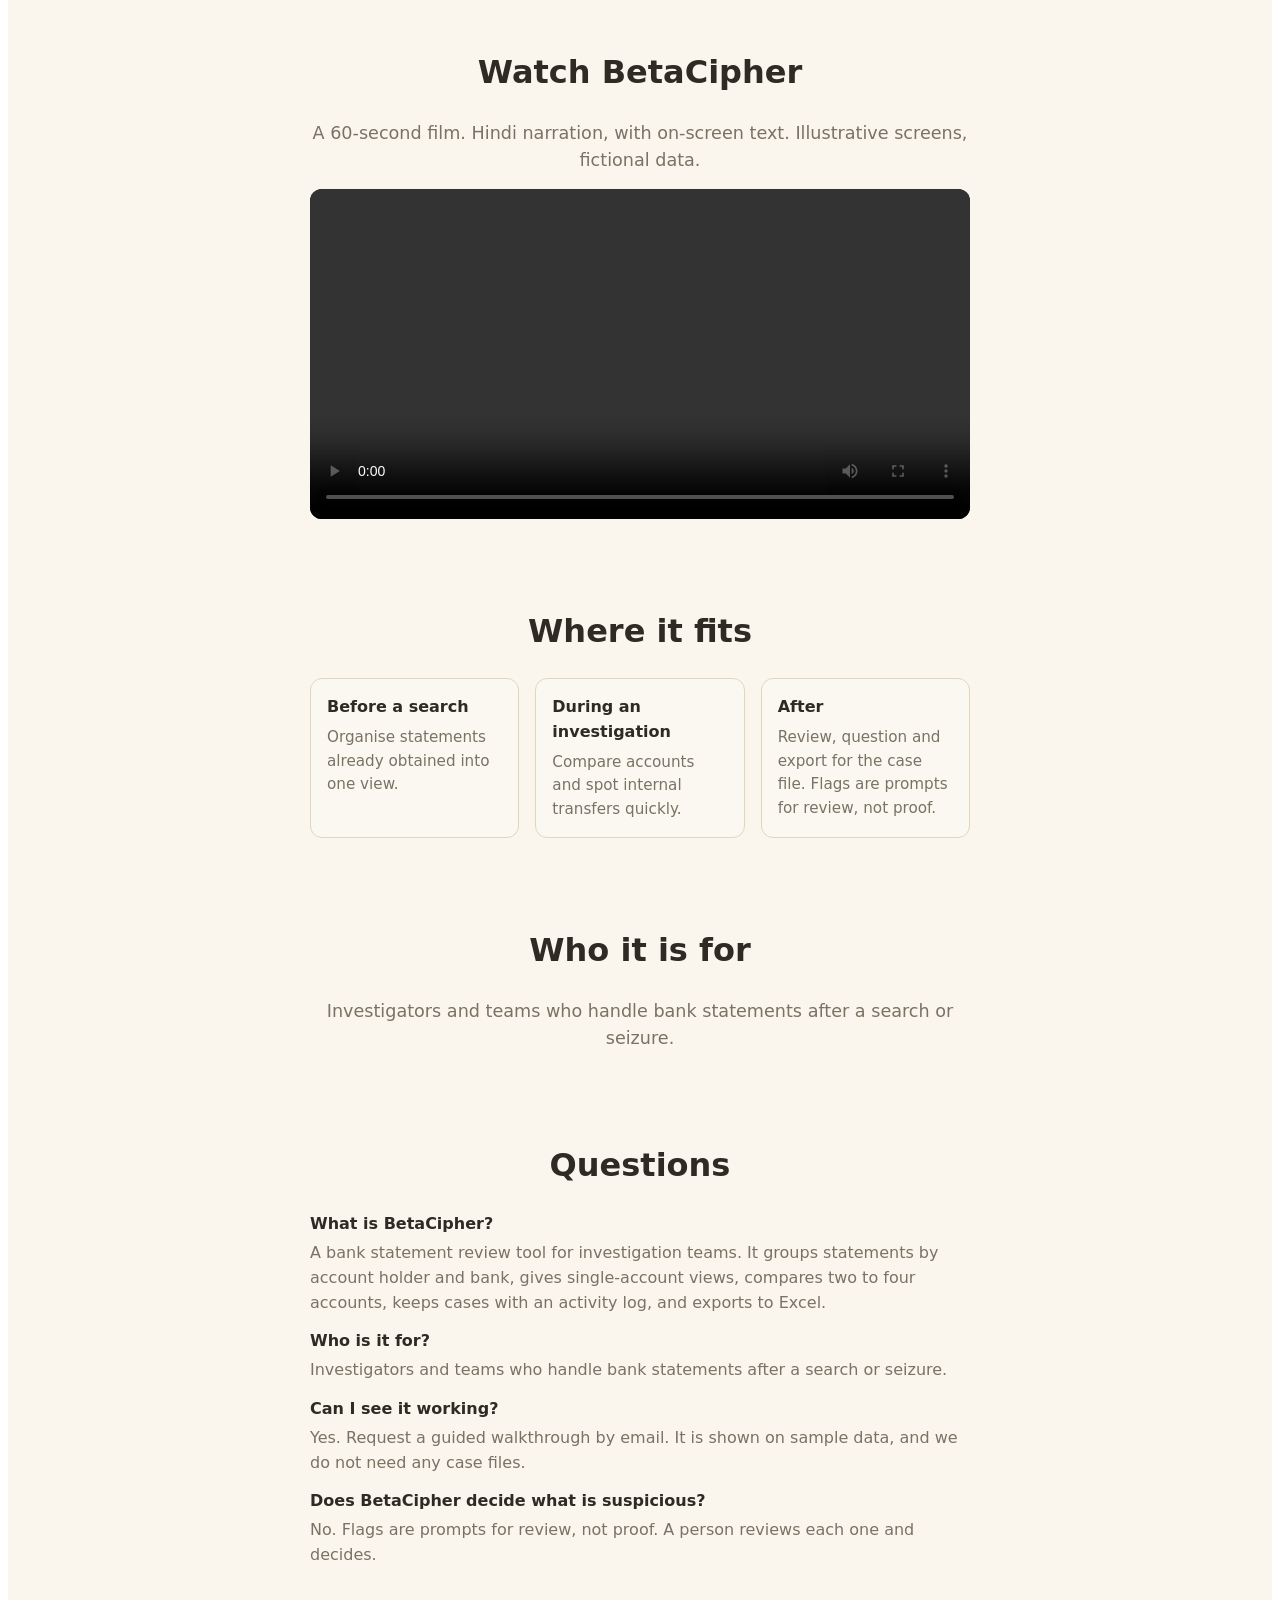
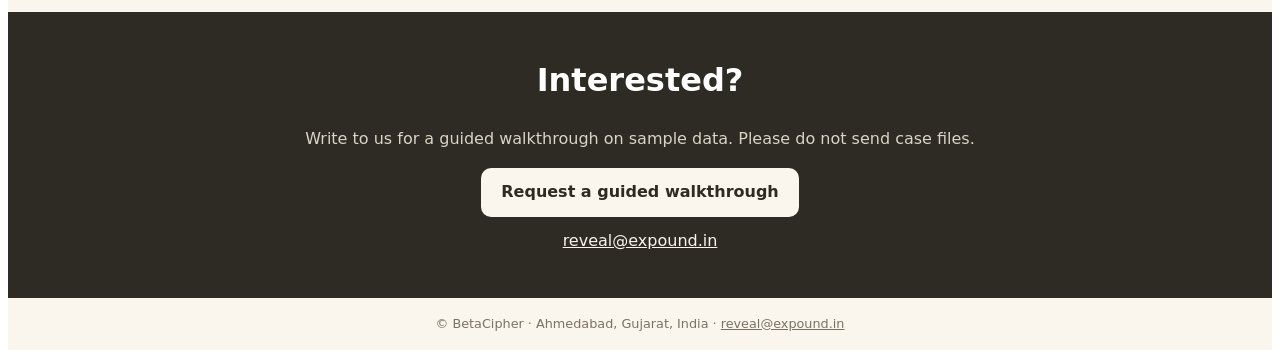
==== commit 7a072627: "Add Hindi brand film to home page" ====
--- a/index.html
+++ b/index.html
@@ -9,4 +9,4 @@
 <meta name="twitter:card" content="summary_large_image"><meta name="twitter:title" content="BetaCipher | Bank statement review for investigation teams"><meta name="twitter:description" content="BetaCipher gives investigators a logical view of a case: accounts, parties and fund flow from bank statements. Request a guided walkthrough on sample data."><meta name="twitter:image" content="https://expound.in/img/68-og.png">
 <script>if(location.hash.indexOf("#/features")==0)location.replace("/features/");else if(location.hash.indexOf("#/walkthrough")==0)location.replace("/walkthrough/");</script><link rel="stylesheet" href="/index.css"><link rel="stylesheet" href="/site.css">
 <script type="application/ld+json">{"@context": "https://schema.org", "@graph": [{"@type": "WebSite", "@id": "https://expound.in/#site", "url": "https://expound.in/", "name": "BetaCipher", "inLanguage": "en"}, {"@type": "Organization", "@id": "https://expound.in/#org", "name": "BetaCipher", "url": "https://expound.in/", "logo": "https://expound.in/img/78-logo-b534ef2d.png", "email": "reveal@expound.in", "address": {"@type": "PostalAddress", "addressLocality": "Ahmedabad", "addressRegion": "Gujarat", "addressCountry": "IN"}}, {"@type": "SoftwareApplication", "name": "BetaCipher", "url": "https://expound.in/", "applicationCategory": "BusinessApplication", "description": "Bank statement review software for investigation teams: statements grouped by account holder and bank, single-account views, multi-account comparison, cases and Excel export.", "publisher": {"@id": "https://expound.in/#org"}}]}</script>
-</head><body><div id="root"><div class="bc-site"><header class="bc-nav"><a class="bc-brand" href="/" style="text-decoration:none;color:inherit"><img class="bc-logo" src="/img/78-logo-b534ef2d.png" width="128" height="128" alt="BetaCipher logo">BetaCipher</a><nav><a href="/" class="on" aria-current="page">Overview</a><a href="/features/">Features</a><a href="/walkthrough/">Walkthrough</a></nav></header><section class="bc-hero"><div class="bc-hero-copy"><p class="bc-eyebrow">For investigation teams</p><h1>From a pile of statements to how the money moved.</h1><p class="bc-lead">BetaCipher gives investigators a logical view of a case: accounts, parties and fund flow, ready to question.</p><div class="bc-cta"><a class="bc-btn" href="mailto:reveal@expound.in?subject=BetaCipher%20walkthrough">Request a guided walkthrough</a> <a class="bc-btn alt" href="/features/">See the features</a></div></div><div class="bc-frame bc-frame-mock"><figure class="rs"><img src="/img/52-account-overview-screen-863ba412.jpg" width="1200" height="750" alt="Account overview screen"><figcaption>Screen from the current build. Sample data.</figcaption></figure></div></section><section class="bc-band"><div><strong>One account</strong><span>periods, parties, direction of money</span></div><div><strong>Review flags</strong><span>patterns that point to entries worth a look</span></div><div><strong>Excel export</strong><span>Download Excel button on account and case screens</span></div></section><section class="bc-who"><h2 class="bc-h2">See more</h2><p>The Features page lists what BetaCipher does. The Walkthrough page follows one review from sign in to the audit log.</p><div class="bc-cta"><a class="bc-btn" href="/features/">Features</a> <a class="bc-btn alt" href="/walkthrough/">Walkthrough</a></div></section><section class="bc-who fit"><h2 class="bc-h2">Where it fits</h2><div class="fit-grid"><div><strong>Before a search</strong><p>Organise statements already obtained into one view.</p></div><div><strong>During an investigation</strong><p>Compare accounts and spot internal transfers quickly.</p></div><div><strong>After</strong><p>Review, question and export for the case file. Flags are prompts for review, not proof.</p></div></div></section><section class="bc-who"><h2 class="bc-h2">Who it is for</h2><p>Investigators and teams who handle bank statements after a search or seizure.</p></section><section class="bc-who faq"><h2 class="bc-h2">Questions</h2><dl><dt>What is BetaCipher?</dt><dd>A bank statement review tool for investigation teams. It groups statements by account holder and bank, gives single-account views, compares two to four accounts, keeps cases with an activity log, and exports to Excel.</dd><dt>Who is it for?</dt><dd>Investigators and teams who handle bank statements after a search or seizure.</dd><dt>Can I see it working?</dt><dd>Yes. Request a guided walkthrough by email. It is shown on sample data, and we do not need any case files.</dd><dt>Does BetaCipher decide what is suspicious?</dt><dd>No. Flags are prompts for review, not proof. A person reviews each one and decides.</dd></dl></section><section class="bc-contact" id="contact"><h2 class="bc-h2 light">Interested?</h2><p>Write to us for a guided walkthrough on sample data. Please do not send case files.</p><p style="margin-top:16px"><a class="bc-btn" href="mailto:reveal@expound.in?subject=BetaCipher%20walkthrough">Request a guided walkthrough</a></p><p style="margin-top:12px"><a href="mailto:reveal@expound.in" style="color:#faf6ee">reveal@expound.in</a></p></section><footer class="bc-footer">© BetaCipher &middot; Ahmedabad, Gujarat, India &middot; <a href="mailto:reveal@expound.in">reveal@expound.in</a></footer></div></div></body></html>
+</head><body><div id="root"><div class="bc-site"><header class="bc-nav"><a class="bc-brand" href="/" style="text-decoration:none;color:inherit"><img class="bc-logo" src="/img/78-logo-b534ef2d.png" width="128" height="128" alt="BetaCipher logo">BetaCipher</a><nav><a href="/" class="on" aria-current="page">Overview</a><a href="/features/">Features</a><a href="/walkthrough/">Walkthrough</a></nav></header><section class="bc-hero"><div class="bc-hero-copy"><p class="bc-eyebrow">For investigation teams</p><h1>From a pile of statements to how the money moved.</h1><p class="bc-lead">BetaCipher gives investigators a logical view of a case: accounts, parties and fund flow, ready to question.</p><div class="bc-cta"><a class="bc-btn" href="mailto:reveal@expound.in?subject=BetaCipher%20walkthrough">Request a guided walkthrough</a> <a class="bc-btn alt" href="/features/">See the features</a></div></div><div class="bc-frame bc-frame-mock"><figure class="rs"><img src="/img/52-account-overview-screen-863ba412.jpg" width="1200" height="750" alt="Account overview screen"><figcaption>Screen from the current build. Sample data.</figcaption></figure></div></section><section class="bc-band"><div><strong>One account</strong><span>periods, parties, direction of money</span></div><div><strong>Review flags</strong><span>patterns that point to entries worth a look</span></div><div><strong>Excel export</strong><span>Download Excel button on account and case screens</span></div></section><section class="bc-who"><h2 class="bc-h2">See more</h2><p>The Features page lists what BetaCipher does. The Walkthrough page follows one review from sign in to the audit log.</p><div class="bc-cta"><a class="bc-btn" href="/features/">Features</a> <a class="bc-btn alt" href="/walkthrough/">Walkthrough</a></div></section><section class="bc-who"><h2 class="bc-h2">Watch BetaCipher</h2><p>A 60-second film. Hindi narration, with on-screen text. Illustrative screens, fictional data.</p><video controls preload="metadata" playsinline aria-label="BetaCipher film, Hindi" style="display:block;margin:14px auto 0;width:100%;max-width:880px;border-radius:12px;background:#111"><source src="https://github.com/hemantdoc12/betacipher-preview/releases/download/media-1/1-brand-film-hindi.mp4" type="video/mp4"></video></section><section class="bc-who fit"><h2 class="bc-h2">Where it fits</h2><div class="fit-grid"><div><strong>Before a search</strong><p>Organise statements already obtained into one view.</p></div><div><strong>During an investigation</strong><p>Compare accounts and spot internal transfers quickly.</p></div><div><strong>After</strong><p>Review, question and export for the case file. Flags are prompts for review, not proof.</p></div></div></section><section class="bc-who"><h2 class="bc-h2">Who it is for</h2><p>Investigators and teams who handle bank statements after a search or seizure.</p></section><section class="bc-who faq"><h2 class="bc-h2">Questions</h2><dl><dt>What is BetaCipher?</dt><dd>A bank statement review tool for investigation teams. It groups statements by account holder and bank, gives single-account views, compares two to four accounts, keeps cases with an activity log, and exports to Excel.</dd><dt>Who is it for?</dt><dd>Investigators and teams who handle bank statements after a search or seizure.</dd><dt>Can I see it working?</dt><dd>Yes. Request a guided walkthrough by email. It is shown on sample data, and we do not need any case files.</dd><dt>Does BetaCipher decide what is suspicious?</dt><dd>No. Flags are prompts for review, not proof. A person reviews each one and decides.</dd></dl></section><section class="bc-contact" id="contact"><h2 class="bc-h2 light">Interested?</h2><p>Write to us for a guided walkthrough on sample data. Please do not send case files.</p><p style="margin-top:16px"><a class="bc-btn" href="mailto:reveal@expound.in?subject=BetaCipher%20walkthrough">Request a guided walkthrough</a></p><p style="margin-top:12px"><a href="mailto:reveal@expound.in" style="color:#faf6ee">reveal@expound.in</a></p></section><footer class="bc-footer">© BetaCipher &middot; Ahmedabad, Gujarat, India &middot; <a href="mailto:reveal@expound.in">reveal@expound.in</a></footer></div></div></body></html>
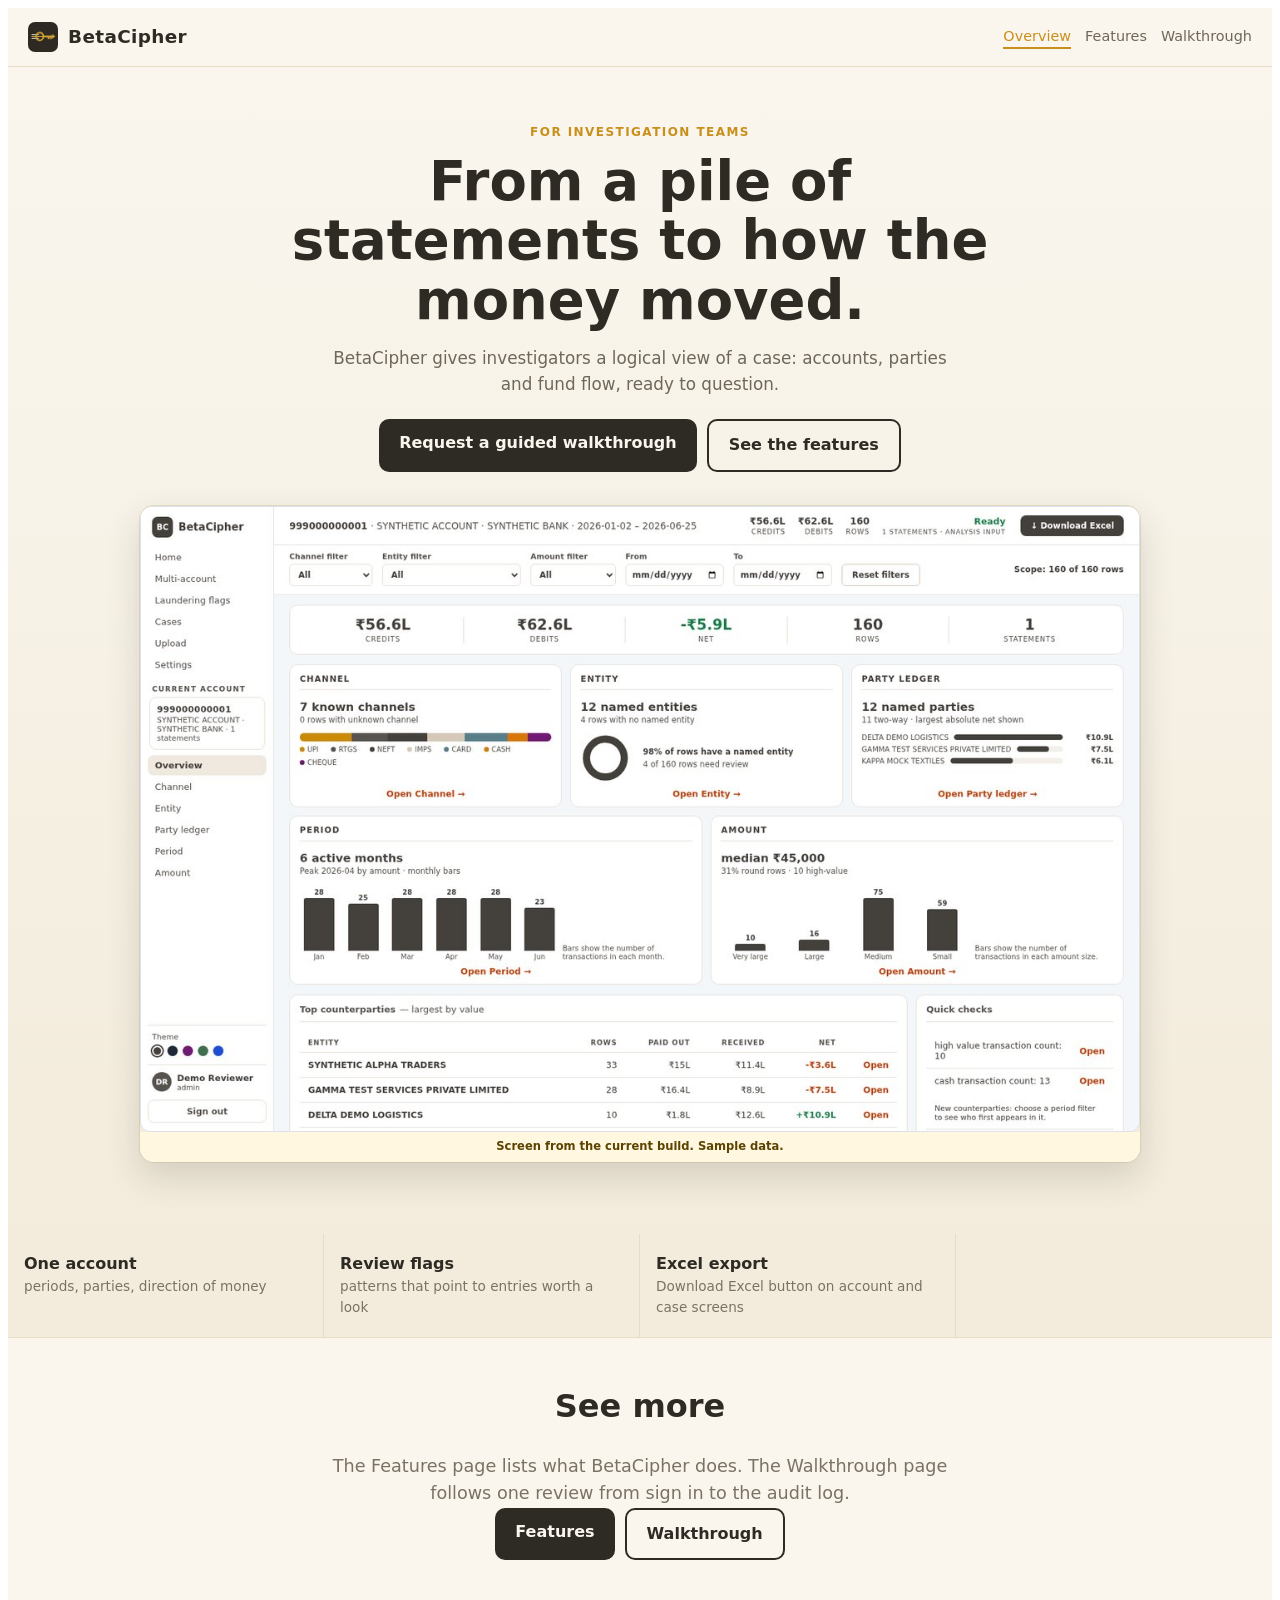
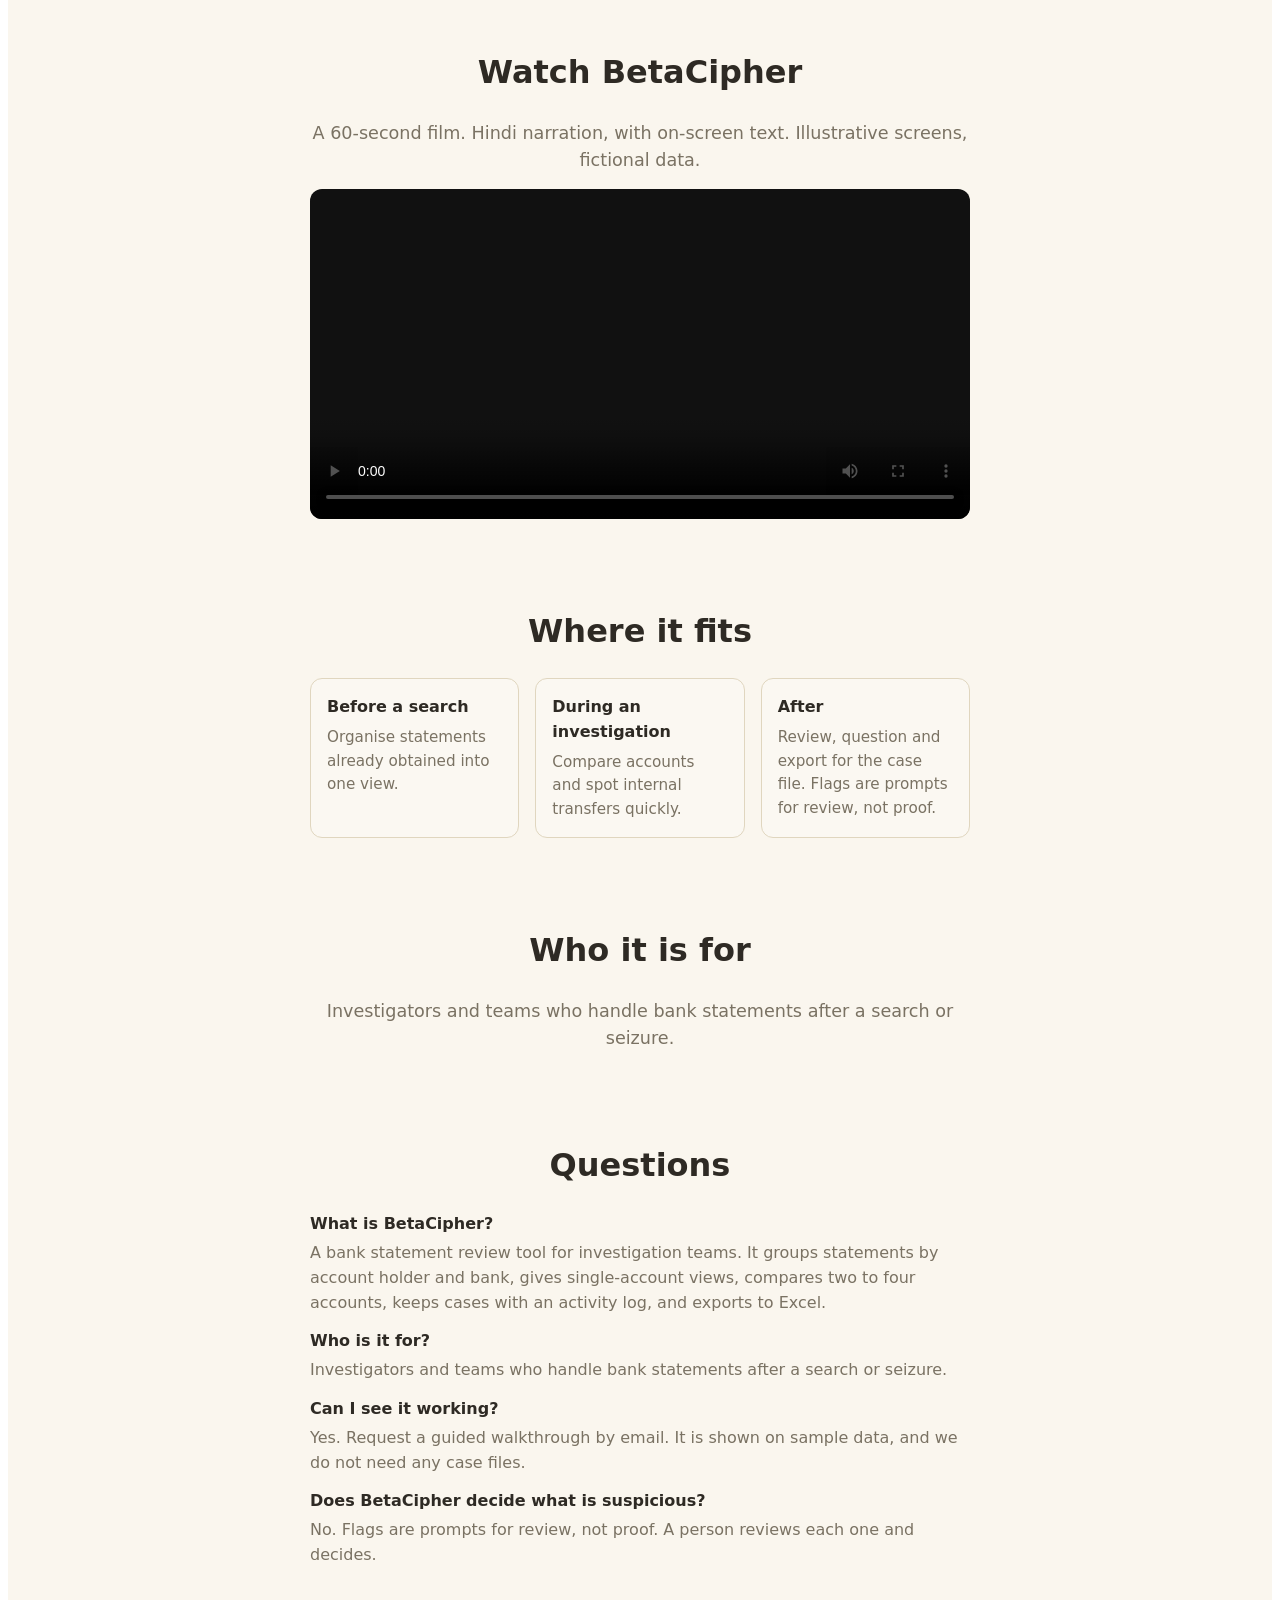
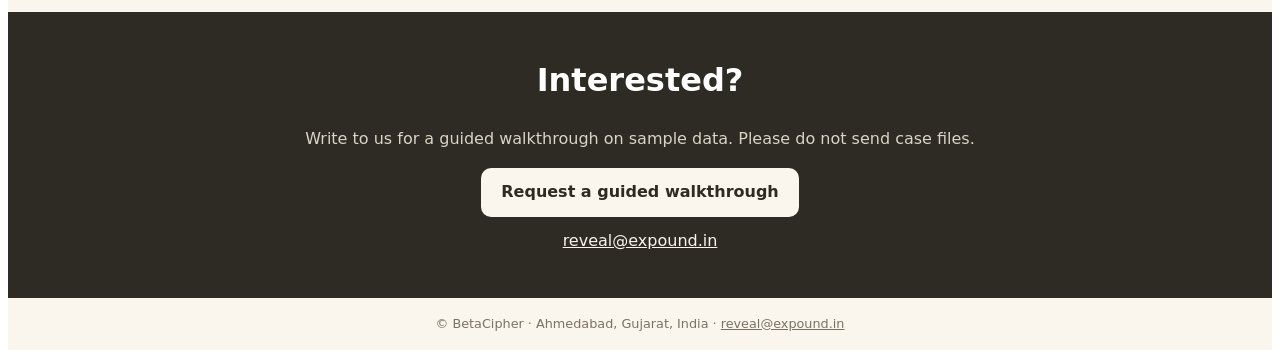
==== commit b9897f66: "Add poster image to home page film" ====
--- a/index.html
+++ b/index.html
@@ -9,4 +9,4 @@
 <meta name="twitter:card" content="summary_large_image"><meta name="twitter:title" content="BetaCipher | Bank statement review for investigation teams"><meta name="twitter:description" content="BetaCipher gives investigators a logical view of a case: accounts, parties and fund flow from bank statements. Request a guided walkthrough on sample data."><meta name="twitter:image" content="https://expound.in/img/68-og.png">
 <script>if(location.hash.indexOf("#/features")==0)location.replace("/features/");else if(location.hash.indexOf("#/walkthrough")==0)location.replace("/walkthrough/");</script><link rel="stylesheet" href="/index.css"><link rel="stylesheet" href="/site.css">
 <script type="application/ld+json">{"@context": "https://schema.org", "@graph": [{"@type": "WebSite", "@id": "https://expound.in/#site", "url": "https://expound.in/", "name": "BetaCipher", "inLanguage": "en"}, {"@type": "Organization", "@id": "https://expound.in/#org", "name": "BetaCipher", "url": "https://expound.in/", "logo": "https://expound.in/img/78-logo-b534ef2d.png", "email": "reveal@expound.in", "address": {"@type": "PostalAddress", "addressLocality": "Ahmedabad", "addressRegion": "Gujarat", "addressCountry": "IN"}}, {"@type": "SoftwareApplication", "name": "BetaCipher", "url": "https://expound.in/", "applicationCategory": "BusinessApplication", "description": "Bank statement review software for investigation teams: statements grouped by account holder and bank, single-account views, multi-account comparison, cases and Excel export.", "publisher": {"@id": "https://expound.in/#org"}}]}</script>
-</head><body><div id="root"><div class="bc-site"><header class="bc-nav"><a class="bc-brand" href="/" style="text-decoration:none;color:inherit"><img class="bc-logo" src="/img/78-logo-b534ef2d.png" width="128" height="128" alt="BetaCipher logo">BetaCipher</a><nav><a href="/" class="on" aria-current="page">Overview</a><a href="/features/">Features</a><a href="/walkthrough/">Walkthrough</a></nav></header><section class="bc-hero"><div class="bc-hero-copy"><p class="bc-eyebrow">For investigation teams</p><h1>From a pile of statements to how the money moved.</h1><p class="bc-lead">BetaCipher gives investigators a logical view of a case: accounts, parties and fund flow, ready to question.</p><div class="bc-cta"><a class="bc-btn" href="mailto:reveal@expound.in?subject=BetaCipher%20walkthrough">Request a guided walkthrough</a> <a class="bc-btn alt" href="/features/">See the features</a></div></div><div class="bc-frame bc-frame-mock"><figure class="rs"><img src="/img/52-account-overview-screen-863ba412.jpg" width="1200" height="750" alt="Account overview screen"><figcaption>Screen from the current build. Sample data.</figcaption></figure></div></section><section class="bc-band"><div><strong>One account</strong><span>periods, parties, direction of money</span></div><div><strong>Review flags</strong><span>patterns that point to entries worth a look</span></div><div><strong>Excel export</strong><span>Download Excel button on account and case screens</span></div></section><section class="bc-who"><h2 class="bc-h2">See more</h2><p>The Features page lists what BetaCipher does. The Walkthrough page follows one review from sign in to the audit log.</p><div class="bc-cta"><a class="bc-btn" href="/features/">Features</a> <a class="bc-btn alt" href="/walkthrough/">Walkthrough</a></div></section><section class="bc-who"><h2 class="bc-h2">Watch BetaCipher</h2><p>A 60-second film. Hindi narration, with on-screen text. Illustrative screens, fictional data.</p><video controls preload="metadata" playsinline aria-label="BetaCipher film, Hindi" style="display:block;margin:14px auto 0;width:100%;max-width:880px;border-radius:12px;background:#111"><source src="https://github.com/hemantdoc12/betacipher-preview/releases/download/media-1/1-brand-film-hindi.mp4" type="video/mp4"></video></section><section class="bc-who fit"><h2 class="bc-h2">Where it fits</h2><div class="fit-grid"><div><strong>Before a search</strong><p>Organise statements already obtained into one view.</p></div><div><strong>During an investigation</strong><p>Compare accounts and spot internal transfers quickly.</p></div><div><strong>After</strong><p>Review, question and export for the case file. Flags are prompts for review, not proof.</p></div></div></section><section class="bc-who"><h2 class="bc-h2">Who it is for</h2><p>Investigators and teams who handle bank statements after a search or seizure.</p></section><section class="bc-who faq"><h2 class="bc-h2">Questions</h2><dl><dt>What is BetaCipher?</dt><dd>A bank statement review tool for investigation teams. It groups statements by account holder and bank, gives single-account views, compares two to four accounts, keeps cases with an activity log, and exports to Excel.</dd><dt>Who is it for?</dt><dd>Investigators and teams who handle bank statements after a search or seizure.</dd><dt>Can I see it working?</dt><dd>Yes. Request a guided walkthrough by email. It is shown on sample data, and we do not need any case files.</dd><dt>Does BetaCipher decide what is suspicious?</dt><dd>No. Flags are prompts for review, not proof. A person reviews each one and decides.</dd></dl></section><section class="bc-contact" id="contact"><h2 class="bc-h2 light">Interested?</h2><p>Write to us for a guided walkthrough on sample data. Please do not send case files.</p><p style="margin-top:16px"><a class="bc-btn" href="mailto:reveal@expound.in?subject=BetaCipher%20walkthrough">Request a guided walkthrough</a></p><p style="margin-top:12px"><a href="mailto:reveal@expound.in" style="color:#faf6ee">reveal@expound.in</a></p></section><footer class="bc-footer">© BetaCipher &middot; Ahmedabad, Gujarat, India &middot; <a href="mailto:reveal@expound.in">reveal@expound.in</a></footer></div></div></body></html>
+</head><body><div id="root"><div class="bc-site"><header class="bc-nav"><a class="bc-brand" href="/" style="text-decoration:none;color:inherit"><img class="bc-logo" src="/img/78-logo-b534ef2d.png" width="128" height="128" alt="BetaCipher logo">BetaCipher</a><nav><a href="/" class="on" aria-current="page">Overview</a><a href="/features/">Features</a><a href="/walkthrough/">Walkthrough</a></nav></header><section class="bc-hero"><div class="bc-hero-copy"><p class="bc-eyebrow">For investigation teams</p><h1>From a pile of statements to how the money moved.</h1><p class="bc-lead">BetaCipher gives investigators a logical view of a case: accounts, parties and fund flow, ready to question.</p><div class="bc-cta"><a class="bc-btn" href="mailto:reveal@expound.in?subject=BetaCipher%20walkthrough">Request a guided walkthrough</a> <a class="bc-btn alt" href="/features/">See the features</a></div></div><div class="bc-frame bc-frame-mock"><figure class="rs"><img src="/img/52-account-overview-screen-863ba412.jpg" width="1200" height="750" alt="Account overview screen"><figcaption>Screen from the current build. Sample data.</figcaption></figure></div></section><section class="bc-band"><div><strong>One account</strong><span>periods, parties, direction of money</span></div><div><strong>Review flags</strong><span>patterns that point to entries worth a look</span></div><div><strong>Excel export</strong><span>Download Excel button on account and case screens</span></div></section><section class="bc-who"><h2 class="bc-h2">See more</h2><p>The Features page lists what BetaCipher does. The Walkthrough page follows one review from sign in to the audit log.</p><div class="bc-cta"><a class="bc-btn" href="/features/">Features</a> <a class="bc-btn alt" href="/walkthrough/">Walkthrough</a></div></section><section class="bc-who"><h2 class="bc-h2">Watch BetaCipher</h2><p>A 60-second film. Hindi narration, with on-screen text. Illustrative screens, fictional data.</p><video controls preload="metadata" playsinline poster="https://github.com/hemantdoc12/betacipher-preview/releases/download/media-1/1-film-poster.jpg" aria-label="BetaCipher film, Hindi" style="display:block;margin:14px auto 0;width:100%;max-width:880px;border-radius:12px;background:#111"><source src="https://github.com/hemantdoc12/betacipher-preview/releases/download/media-1/1-brand-film-hindi.mp4" type="video/mp4"></video></section><section class="bc-who fit"><h2 class="bc-h2">Where it fits</h2><div class="fit-grid"><div><strong>Before a search</strong><p>Organise statements already obtained into one view.</p></div><div><strong>During an investigation</strong><p>Compare accounts and spot internal transfers quickly.</p></div><div><strong>After</strong><p>Review, question and export for the case file. Flags are prompts for review, not proof.</p></div></div></section><section class="bc-who"><h2 class="bc-h2">Who it is for</h2><p>Investigators and teams who handle bank statements after a search or seizure.</p></section><section class="bc-who faq"><h2 class="bc-h2">Questions</h2><dl><dt>What is BetaCipher?</dt><dd>A bank statement review tool for investigation teams. It groups statements by account holder and bank, gives single-account views, compares two to four accounts, keeps cases with an activity log, and exports to Excel.</dd><dt>Who is it for?</dt><dd>Investigators and teams who handle bank statements after a search or seizure.</dd><dt>Can I see it working?</dt><dd>Yes. Request a guided walkthrough by email. It is shown on sample data, and we do not need any case files.</dd><dt>Does BetaCipher decide what is suspicious?</dt><dd>No. Flags are prompts for review, not proof. A person reviews each one and decides.</dd></dl></section><section class="bc-contact" id="contact"><h2 class="bc-h2 light">Interested?</h2><p>Write to us for a guided walkthrough on sample data. Please do not send case files.</p><p style="margin-top:16px"><a class="bc-btn" href="mailto:reveal@expound.in?subject=BetaCipher%20walkthrough">Request a guided walkthrough</a></p><p style="margin-top:12px"><a href="mailto:reveal@expound.in" style="color:#faf6ee">reveal@expound.in</a></p></section><footer class="bc-footer">© BetaCipher &middot; Ahmedabad, Gujarat, India &middot; <a href="mailto:reveal@expound.in">reveal@expound.in</a></footer></div></div></body></html>
